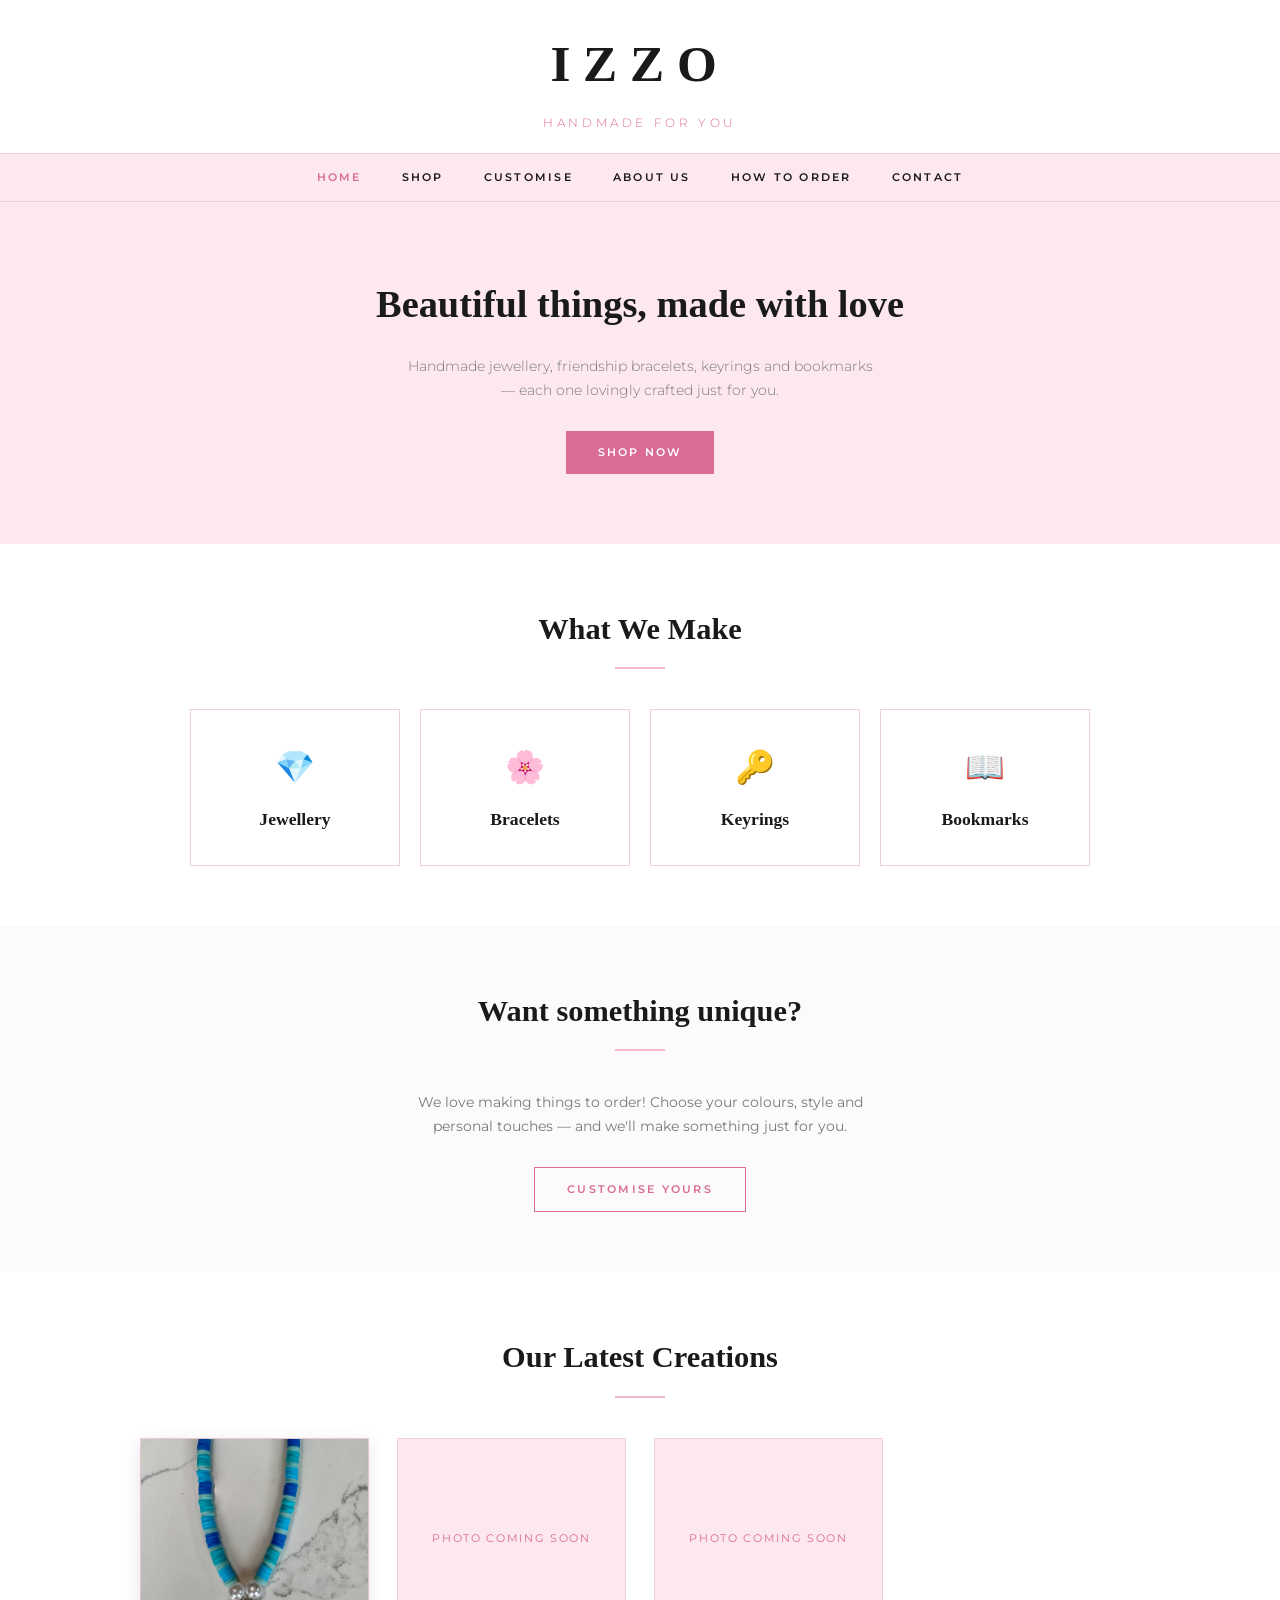
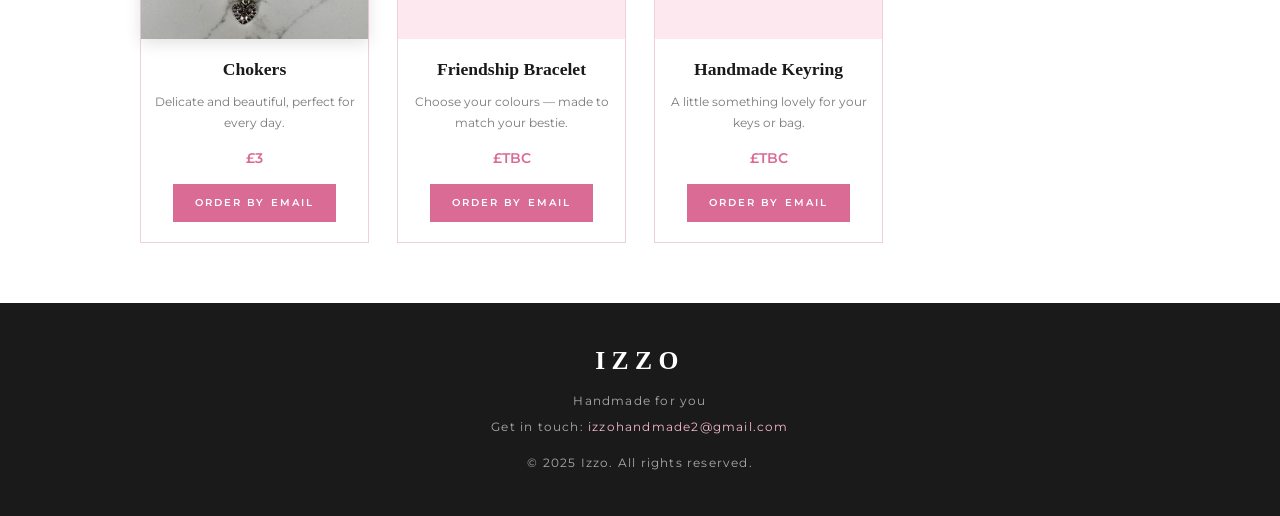
==== index.html @ bb3d7a08 "Update choker price to £3 on home page" ====
<!DOCTYPE html>
<html lang="en">
<head>
  <meta charset="UTF-8" />
  <meta name="viewport" content="width=device-width, initial-scale=1.0" />
  <title>Izzo — Handmade for you</title>
  <link rel="stylesheet" href="css/style.css" />
</head>
<body>

  <!-- Header -->
  <header>
    <div class="logo">Izzo</div>
    <div class="tagline">Handmade for you</div>
  </header>

  <!-- Navigation -->
  <nav>
    <ul>
      <li><a href="index.html" class="active">Home</a></li>
      <li><a href="shop.html">Shop</a></li>
      <li><a href="customise.html">Customise</a></li>
      <li><a href="about.html">About Us</a></li>
      <li><a href="how-to-order.html">How to Order</a></li>
      <li><a href="contact.html">Contact</a></li>
    </ul>
  </nav>

  <!-- Hero -->
  <div class="hero">
    <h1>Beautiful things, made with love</h1>
    <p>Handmade jewellery, friendship bracelets, keyrings and bookmarks — each one lovingly crafted just for you.</p>
    <a href="shop.html" class="btn">Shop Now</a>
  </div>

  <!-- Featured Categories -->
  <section>
    <h2 class="section-title">What We Make</h2>
    <div class="divider"></div>
    <div class="category-grid">
      <a href="shop.html#jewellery" class="category-card">
        <div class="icon">💎</div>
        <h3>Jewellery</h3>
      </a>
      <a href="shop.html#bracelets" class="category-card">
        <div class="icon">🌸</div>
        <h3>Bracelets</h3>
      </a>
      <a href="shop.html#keyrings" class="category-card">
        <div class="icon">🔑</div>
        <h3>Keyrings</h3>
      </a>
      <a href="shop.html#bookmarks" class="category-card">
        <div class="icon">📖</div>
        <h3>Bookmarks</h3>
      </a>
    </div>
  </section>

  <!-- Customise Banner -->
  <section class="alt" style="text-align:center;">
    <h2 class="section-title">Want something unique?</h2>
    <div class="divider"></div>
    <p style="font-size:0.88rem; color:var(--gray); max-width:480px; margin:0 auto 28px;">
      We love making things to order! Choose your colours, style and personal touches — and we'll make something just for you.
    </p>
    <a href="customise.html" class="btn btn-outline">Customise Yours</a>
  </section>

  <!-- Featured Items -->
  <section>
    <h2 class="section-title">Our Latest Creations</h2>
    <div class="divider"></div>
    <div class="product-grid">
      <div class="product-card">
        <img src="images/IMG_2521 2.jpg" alt="Handmade Choker" class="product-img" />
        <h3>Chokers</h3>
        <p>Delicate and beautiful, perfect for every day.</p>
        <div class="price">£3</div>
        <a href="how-to-order.html" class="btn" style="font-size:0.65rem; padding:10px 22px;">Order by Email</a>
      </div>
      <div class="product-card">
        <div class="product-placeholder">Photo Coming Soon</div>
        <h3>Friendship Bracelet</h3>
        <p>Choose your colours — made to match your bestie.</p>
        <div class="price">£TBC</div>
        <a href="how-to-order.html" class="btn" style="font-size:0.65rem; padding:10px 22px;">Order by Email</a>
      </div>
      <div class="product-card">
        <div class="product-placeholder">Photo Coming Soon</div>
        <h3>Handmade Keyring</h3>
        <p>A little something lovely for your keys or bag.</p>
        <div class="price">£TBC</div>
        <a href="how-to-order.html" class="btn" style="font-size:0.65rem; padding:10px 22px;">Order by Email</a>
      </div>
    </div>
  </section>

  <!-- Footer -->
  <footer>
    <div class="footer-logo">Izzo</div>
    <p>Handmade for you</p>
    <p>Get in touch: <a href="mailto:izzohandmade2@gmail.com">izzohandmade2@gmail.com</a></p>
    <p style="margin-top:16px;">&copy; 2025 Izzo. All rights reserved.</p>
  </footer>

</body>
</html>
---- css/style.css ----
/* ===================================
   IZZO — Handmade for you
   Main Stylesheet
=================================== */

@import url('https://fonts.googleapis.com/css2?family=Cormorant+Garant:wght@400;600;700&family=Montserrat:wght@300;400;500;600&display=swap');

/* --- Variables --- */
:root {
  --pink-light:  #FDE8F0;
  --pink-mid:    #F4B8D0;
  --pink-dark:   #D96B94;
  --white:       #FFFFFF;
  --off-white:   #FDFAFB;
  --dark:        #1A1A1A;
  --gray:        #7A7A7A;
  --border:      #F0D0DC;
}

/* --- Reset --- */
*, *::before, *::after { box-sizing: border-box; margin: 0; padding: 0; }

body {
  font-family: 'Montserrat', sans-serif;
  font-weight: 400;
  color: var(--dark);
  background-color: var(--white);
  line-height: 1.7;
}

a {
  color: inherit;
  text-decoration: none;
}

img {
  max-width: 100%;
  display: block;
}

/* --- Header --- */
header {
  background-color: var(--white);
  border-bottom: 1px solid var(--border);
  padding: 20px 40px;
  display: flex;
  flex-direction: column;
  align-items: center;
  gap: 6px;
}

.logo {
  font-family: 'Cormorant Garant', serif;
  font-size: 3.2rem;
  font-weight: 700;
  letter-spacing: 0.25em;
  color: var(--dark);
  text-transform: uppercase;
}

.tagline {
  font-size: 0.75rem;
  font-weight: 300;
  letter-spacing: 0.3em;
  text-transform: uppercase;
  color: var(--pink-dark);
}

/* --- Navigation --- */
nav {
  background-color: var(--pink-light);
  border-bottom: 1px solid var(--border);
  padding: 0 40px;
}

nav ul {
  list-style: none;
  display: flex;
  justify-content: center;
  flex-wrap: wrap;
  gap: 0;
}

nav ul li a {
  display: block;
  padding: 14px 20px;
  font-size: 0.7rem;
  font-weight: 600;
  letter-spacing: 0.2em;
  text-transform: uppercase;
  color: var(--dark);
  transition: color 0.2s;
}

nav ul li a:hover,
nav ul li a.active {
  color: var(--pink-dark);
}

/* --- Hero --- */
.hero {
  background-color: var(--pink-light);
  text-align: center;
  padding: 70px 40px;
}

.hero h1 {
  font-family: 'Cormorant Garant', serif;
  font-size: 2.4rem;
  font-weight: 600;
  margin-bottom: 16px;
  color: var(--dark);
}

.hero p {
  font-size: 0.9rem;
  font-weight: 300;
  color: var(--gray);
  max-width: 480px;
  margin: 0 auto 28px;
}

.btn {
  display: inline-block;
  background-color: var(--pink-dark);
  color: var(--white);
  padding: 12px 32px;
  font-family: 'Montserrat', sans-serif;
  font-size: 0.7rem;
  font-weight: 600;
  letter-spacing: 0.2em;
  text-transform: uppercase;
  border: none;
  cursor: pointer;
  transition: background-color 0.2s;
}

.btn:hover {
  background-color: #c45a82;
}

.btn-outline {
  background-color: transparent;
  color: var(--pink-dark);
  border: 1.5px solid var(--pink-dark);
}

.btn-outline:hover {
  background-color: var(--pink-dark);
  color: var(--white);
}

/* --- Sections --- */
section {
  padding: 60px 40px;
}

section.alt {
  background-color: var(--off-white);
}

.section-title {
  font-family: 'Cormorant Garant', serif;
  font-size: 1.9rem;
  font-weight: 600;
  text-align: center;
  margin-bottom: 8px;
}

.section-sub {
  text-align: center;
  font-size: 0.8rem;
  color: var(--gray);
  letter-spacing: 0.1em;
  margin-bottom: 40px;
}

.divider {
  width: 50px;
  height: 2px;
  background-color: var(--pink-mid);
  margin: 12px auto 40px;
}

/* --- Product Grid --- */
.product-grid {
  display: grid;
  grid-template-columns: repeat(auto-fill, minmax(220px, 1fr));
  gap: 28px;
  max-width: 1000px;
  margin: 0 auto;
}

.product-card {
  background-color: var(--white);
  border: 1px solid var(--border);
  text-align: center;
  padding-bottom: 20px;
  transition: box-shadow 0.2s;
}

.product-card:hover {
  box-shadow: 0 4px 20px rgba(217, 107, 148, 0.15);
}

.product-placeholder {
  width: 100%;
  height: 200px;
  background-color: var(--pink-light);
  display: flex;
  align-items: center;
  justify-content: center;
  font-size: 0.7rem;
  letter-spacing: 0.15em;
  text-transform: uppercase;
  color: var(--pink-dark);
  margin-bottom: 16px;
}

.product-img {
  width: 100%;
  height: 200px;
  object-fit: cover;
  display: block;
  margin-bottom: 16px;
  box-shadow: 0 4px 16px rgba(0, 0, 0, 0.12);
}

.product-card h3 {
  font-family: 'Cormorant Garant', serif;
  font-size: 1.1rem;
  font-weight: 600;
  margin-bottom: 6px;
}

.product-card p {
  font-size: 0.78rem;
  color: var(--gray);
  margin-bottom: 14px;
  padding: 0 12px;
}

.product-card .price {
  font-size: 0.85rem;
  font-weight: 600;
  color: var(--pink-dark);
  margin-bottom: 14px;
}

/* --- Categories --- */
.category-grid {
  display: grid;
  grid-template-columns: repeat(auto-fill, minmax(200px, 1fr));
  gap: 20px;
  max-width: 900px;
  margin: 0 auto;
}

.category-card {
  text-align: center;
  padding: 30px 20px;
  border: 1px solid var(--border);
  background-color: var(--white);
  transition: background-color 0.2s;
}

.category-card:hover {
  background-color: var(--pink-light);
}

.category-card .icon {
  font-size: 2rem;
  margin-bottom: 10px;
}

.category-card h3 {
  font-family: 'Cormorant Garant', serif;
  font-size: 1.1rem;
  font-weight: 600;
}

/* --- Reviews --- */
.reviews-grid {
  display: grid;
  grid-template-columns: repeat(auto-fill, minmax(260px, 1fr));
  gap: 24px;
  max-width: 900px;
  margin: 0 auto 40px;
}

.review-card {
  background-color: var(--white);
  border: 1px solid var(--border);
  padding: 24px;
}

.review-card .stars {
  color: var(--pink-dark);
  font-size: 1rem;
  margin-bottom: 10px;
  letter-spacing: 2px;
}

.review-card p {
  font-size: 0.85rem;
  color: var(--gray);
  font-style: italic;
  margin-bottom: 12px;
}

.review-card .reviewer {
  font-size: 0.75rem;
  font-weight: 600;
  letter-spacing: 0.1em;
  text-transform: uppercase;
}

/* --- Steps --- */
.steps {
  display: grid;
  grid-template-columns: repeat(auto-fit, minmax(200px, 1fr));
  gap: 24px;
  max-width: 900px;
  margin: 0 auto;
}

.step {
  text-align: center;
  padding: 20px;
}

.step-number {
  width: 48px;
  height: 48px;
  border-radius: 50%;
  background-color: var(--pink-mid);
  color: var(--white);
  font-family: 'Cormorant Garant', serif;
  font-size: 1.4rem;
  font-weight: 700;
  display: flex;
  align-items: center;
  justify-content: center;
  margin: 0 auto 14px;
}

.step h3 {
  font-family: 'Cormorant Garant', serif;
  font-size: 1.05rem;
  font-weight: 600;
  margin-bottom: 8px;
}

.step p {
  font-size: 0.82rem;
  color: var(--gray);
}

/* --- About --- */
.about-content {
  max-width: 680px;
  margin: 0 auto;
  text-align: center;
}

.about-content p {
  font-size: 0.9rem;
  color: var(--gray);
  margin-bottom: 16px;
}

.about-placeholder {
  width: 160px;
  height: 160px;
  border-radius: 50%;
  background-color: var(--pink-light);
  display: flex;
  align-items: center;
  justify-content: center;
  font-size: 0.65rem;
  letter-spacing: 0.15em;
  text-transform: uppercase;
  color: var(--pink-dark);
  margin: 0 auto 30px;
}

/* --- Contact --- */
.contact-content {
  max-width: 500px;
  margin: 0 auto;
  text-align: center;
}

.contact-content p {
  font-size: 0.88rem;
  color: var(--gray);
  margin-bottom: 24px;
}

.contact-email {
  display: inline-block;
  font-size: 0.9rem;
  font-weight: 600;
  color: var(--pink-dark);
  border-bottom: 1px solid var(--pink-mid);
  padding-bottom: 2px;
}

/* --- Customise page --- */
.customise-content {
  max-width: 680px;
  margin: 0 auto;
  text-align: center;
}

.customise-content p {
  font-size: 0.88rem;
  color: var(--gray);
  margin-bottom: 20px;
}

.options-grid {
  display: grid;
  grid-template-columns: repeat(auto-fill, minmax(180px, 1fr));
  gap: 16px;
  margin: 32px 0;
  text-align: left;
}

.option-item {
  background-color: var(--pink-light);
  padding: 18px;
  border: 1px solid var(--border);
  font-size: 0.82rem;
}

.option-item strong {
  display: block;
  font-family: 'Cormorant Garant', serif;
  font-size: 1rem;
  margin-bottom: 4px;
}

/* --- Footer --- */
footer {
  background-color: var(--dark);
  color: #aaa;
  text-align: center;
  padding: 36px 40px;
  font-size: 0.75rem;
  letter-spacing: 0.1em;
}

footer .footer-logo {
  font-family: 'Cormorant Garant', serif;
  font-size: 1.6rem;
  font-weight: 700;
  color: var(--white);
  letter-spacing: 0.25em;
  text-transform: uppercase;
  margin-bottom: 8px;
}

footer p {
  margin-bottom: 6px;
}

footer a {
  color: var(--pink-mid);
}

/* --- Responsive --- */
@media (max-width: 600px) {
  header { padding: 20px; }
  .logo { font-size: 2.4rem; }
  nav { padding: 0 10px; }
  nav ul li a { padding: 12px 12px; font-size: 0.65rem; }
  section { padding: 44px 20px; }
  .hero { padding: 50px 20px; }
  .hero h1 { font-size: 1.8rem; }
}
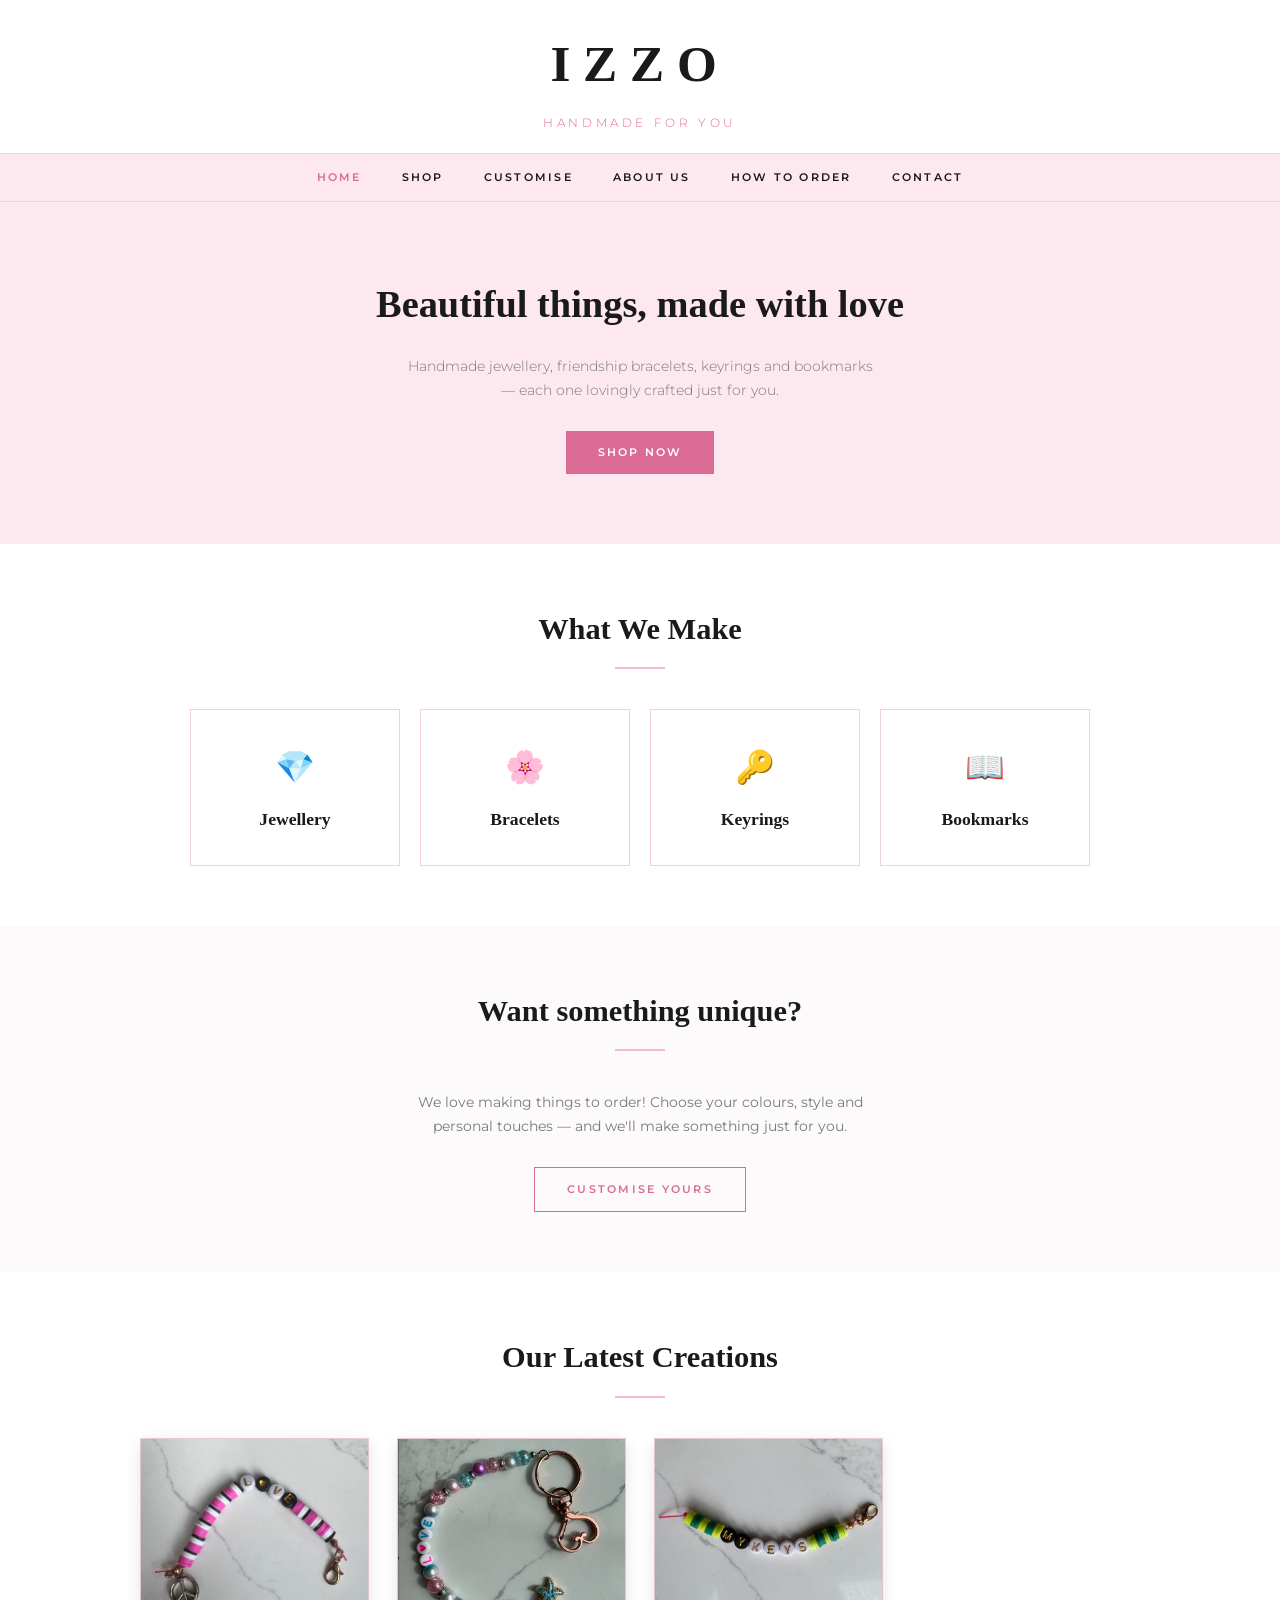
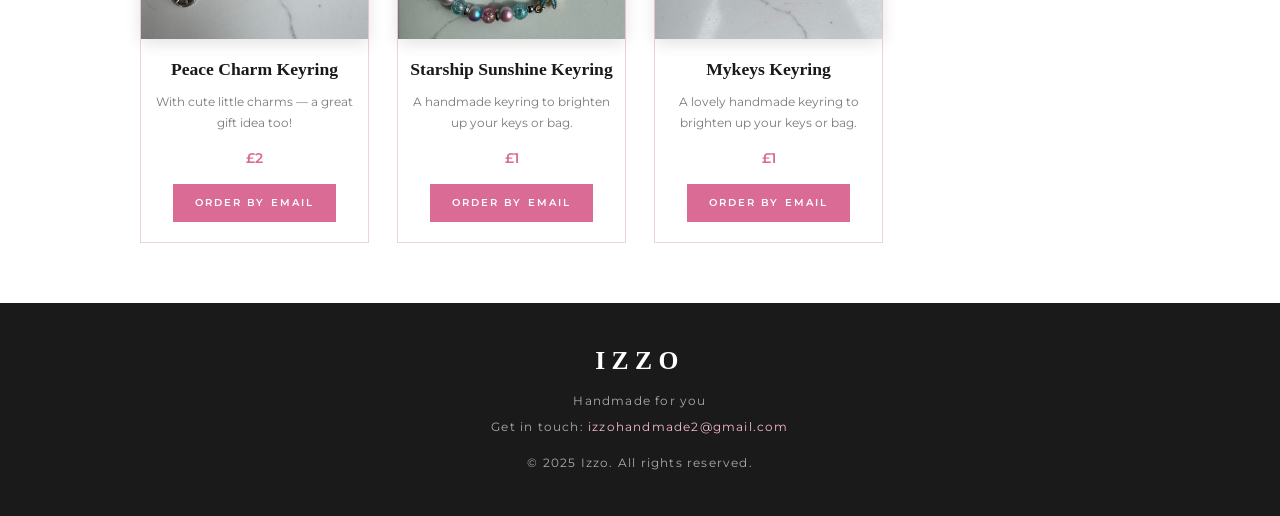
==== commit 8d466ef2: "Make Latest Creations dynamic from products.js" ====
--- a/index.html
+++ b/index.html
@@ -71,30 +71,46 @@
   <section>
     <h2 class="section-title">Our Latest Creations</h2>
     <div class="divider"></div>
-    <div class="product-grid">
-      <div class="product-card">
-        <img src="images/IMG_2521 2.jpg" alt="Handmade Choker" class="product-img" />
-        <h3>Chokers</h3>
-        <p>Delicate and beautiful, perfect for every day.</p>
-        <div class="price">£3</div>
-        <a href="how-to-order.html" class="btn" style="font-size:0.65rem; padding:10px 22px;">Order by Email</a>
-      </div>
-      <div class="product-card">
-        <div class="product-placeholder">Photo Coming Soon</div>
-        <h3>Friendship Bracelet</h3>
-        <p>Choose your colours — made to match your bestie.</p>
-        <div class="price">£TBC</div>
-        <a href="how-to-order.html" class="btn" style="font-size:0.65rem; padding:10px 22px;">Order by Email</a>
-      </div>
-      <div class="product-card">
-        <div class="product-placeholder">Photo Coming Soon</div>
-        <h3>Handmade Keyring</h3>
-        <p>A little something lovely for your keys or bag.</p>
-        <div class="price">£TBC</div>
-        <a href="how-to-order.html" class="btn" style="font-size:0.65rem; padding:10px 22px;">Order by Email</a>
-      </div>
-    </div>
+    <div class="product-grid" id="featured-grid"></div>
   </section>
+
+  <!-- Lightbox -->
+  <div id="lightbox" style="display:none; position:fixed; inset:0; background:rgba(0,0,0,0.8); z-index:1000; align-items:center; justify-content:center; cursor:pointer;">
+    <img id="lightbox-img" src="" alt="" style="max-width:90%; max-height:90%; border-radius:12px; box-shadow:0 8px 32px rgba(0,0,0,0.5);" />
+  </div>
+
+  <script src="products.js"></script>
+  <script>
+    const allProducts = [].concat(
+      products.jewellery,
+      products.bracelets,
+      products.keyrings,
+      products.bookmarks
+    ).filter(function(p) { return p.image; });
+
+    const featured = allProducts.slice(-3).reverse();
+
+    document.getElementById('featured-grid').innerHTML = featured.map(function(p) {
+      return '<div class="product-card">' +
+        '<img src="' + p.image + '" alt="' + p.name + '" class="product-img" style="cursor:zoom-in;" onclick="openLightbox(\'' + p.image + '\', \'' + p.name + '\')" />' +
+        '<h3>' + p.name + '</h3>' +
+        '<p>' + p.description + '</p>' +
+        '<div class="price">' + p.price + '</div>' +
+        '<a href="how-to-order.html" class="btn" style="font-size:0.65rem; padding:10px 22px;">Order by Email</a>' +
+        '</div>';
+    }).join('');
+
+    function openLightbox(src, alt) {
+      const lb = document.getElementById('lightbox');
+      document.getElementById('lightbox-img').src = encodeURI(src);
+      document.getElementById('lightbox-img').alt = alt;
+      lb.style.display = 'flex';
+    }
+
+    document.getElementById('lightbox').addEventListener('click', function() {
+      this.style.display = 'none';
+    });
+  </script>
 
   <!-- Footer -->
   <footer>
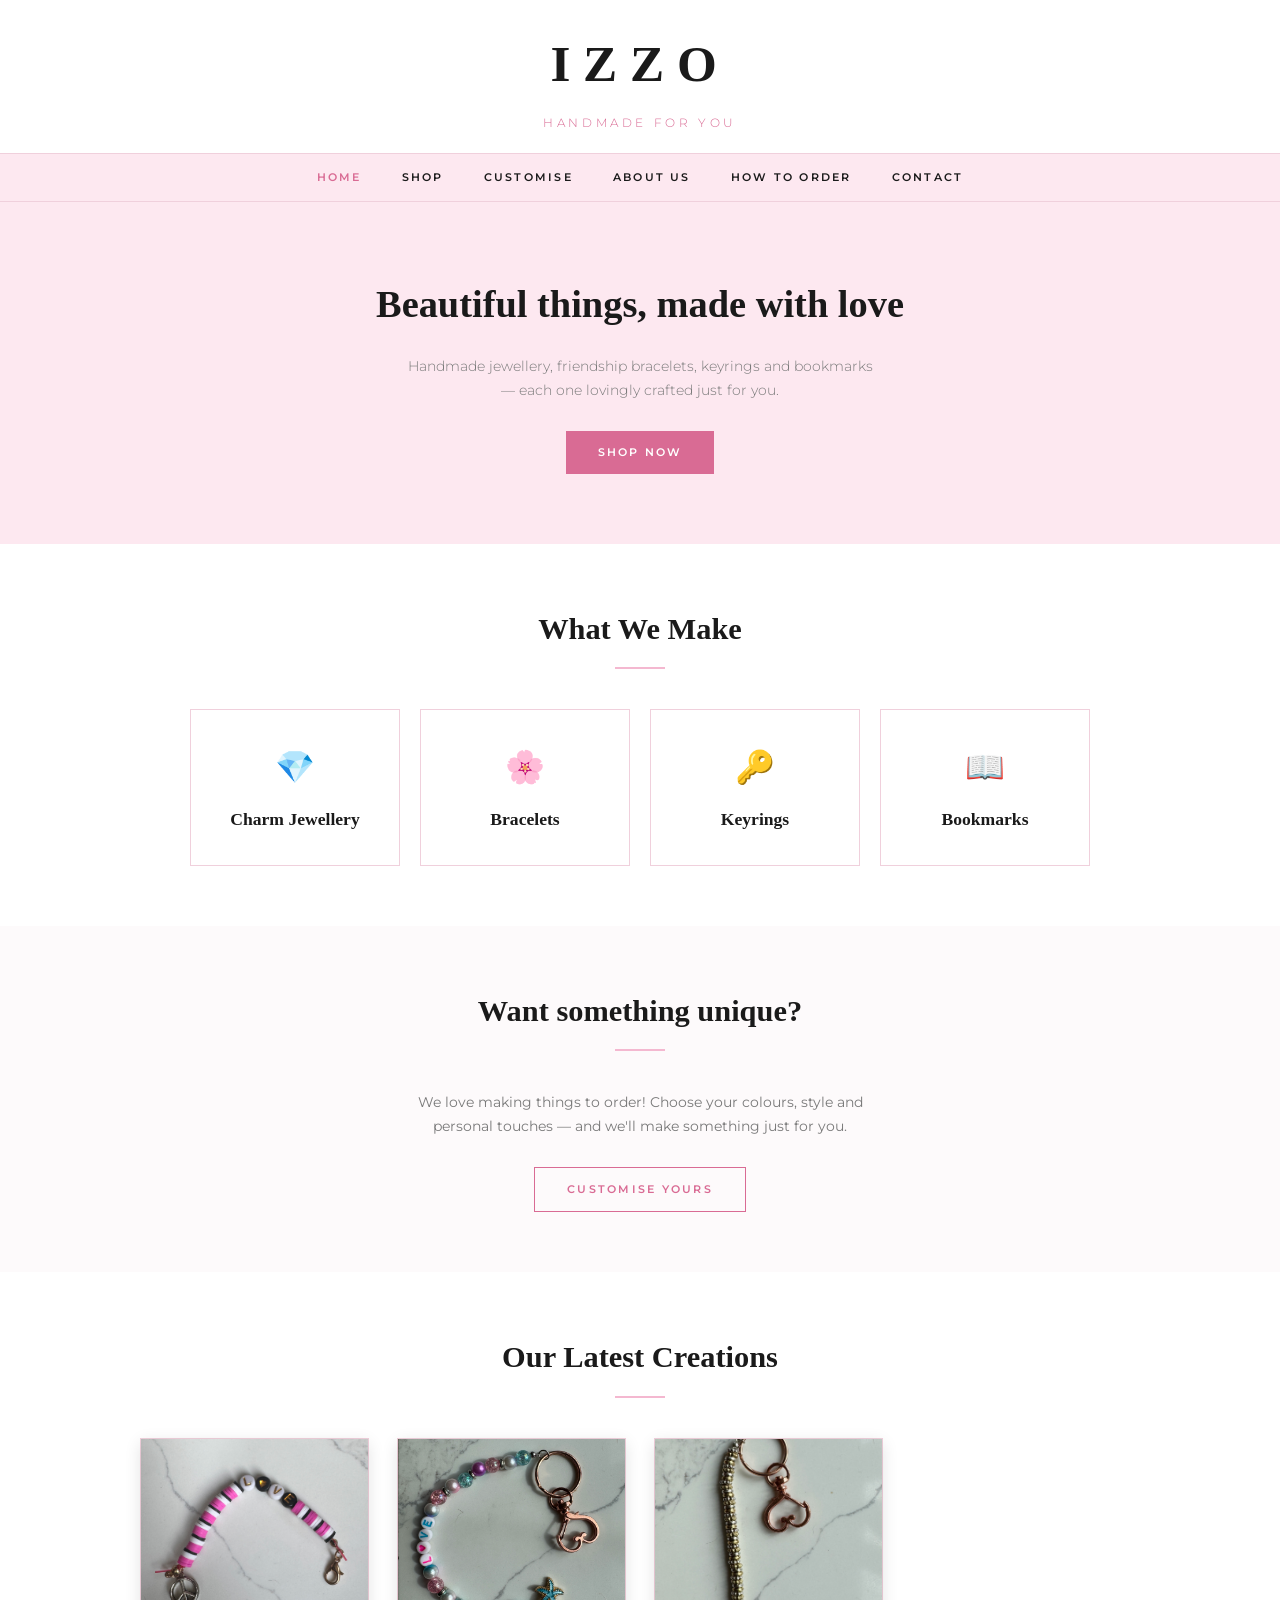
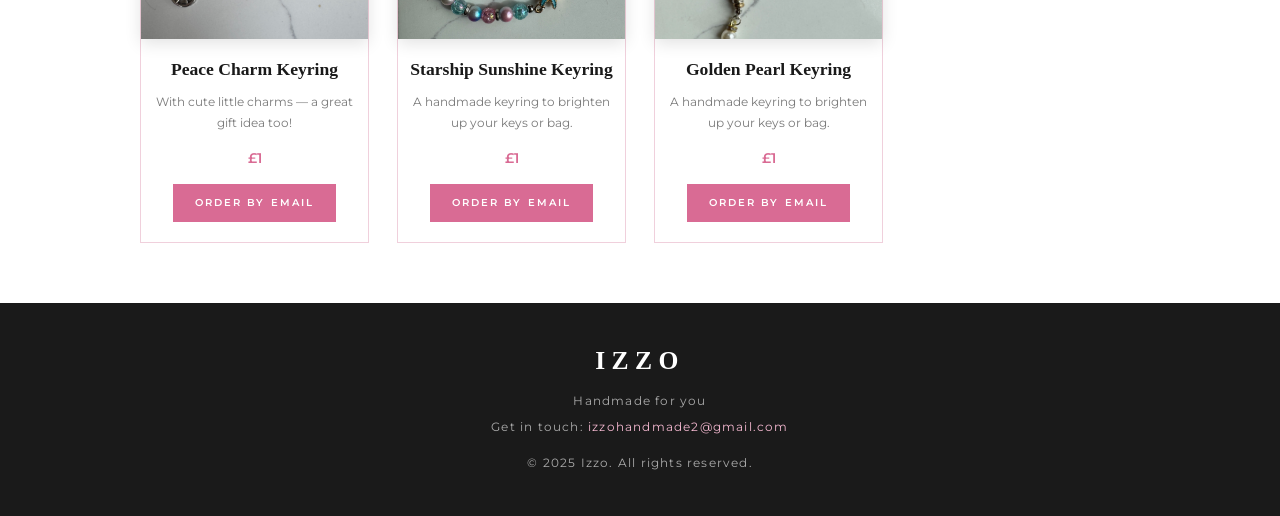
==== commit fc1d3a86: "Move Sea Shell Waves Bracelet to Charm Jewellery section and rename section" ====
--- a/index.html
+++ b/index.html
@@ -40,7 +40,7 @@
     <div class="category-grid">
       <a href="shop.html#jewellery" class="category-card">
         <div class="icon">💎</div>
-        <h3>Jewellery</h3>
+        <h3>Charm Jewellery</h3>
       </a>
       <a href="shop.html#bracelets" class="category-card">
         <div class="icon">🌸</div>
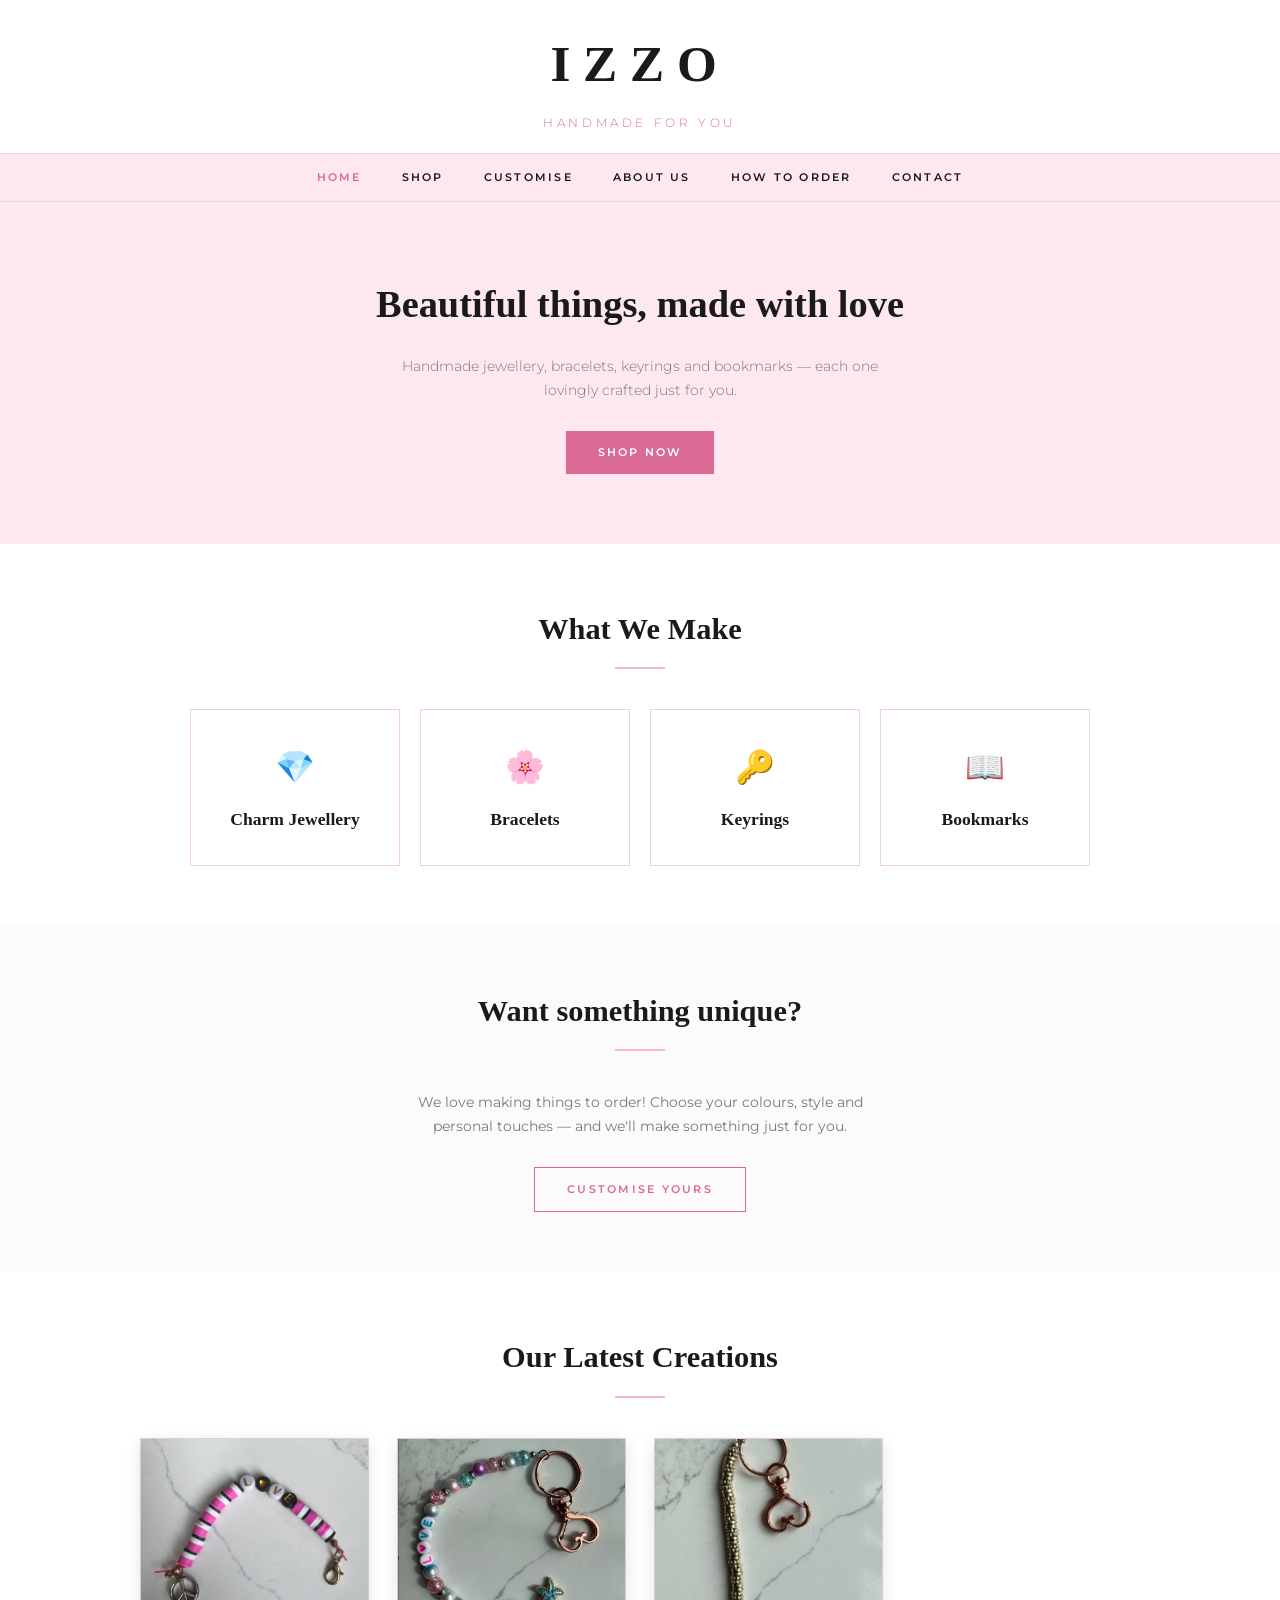
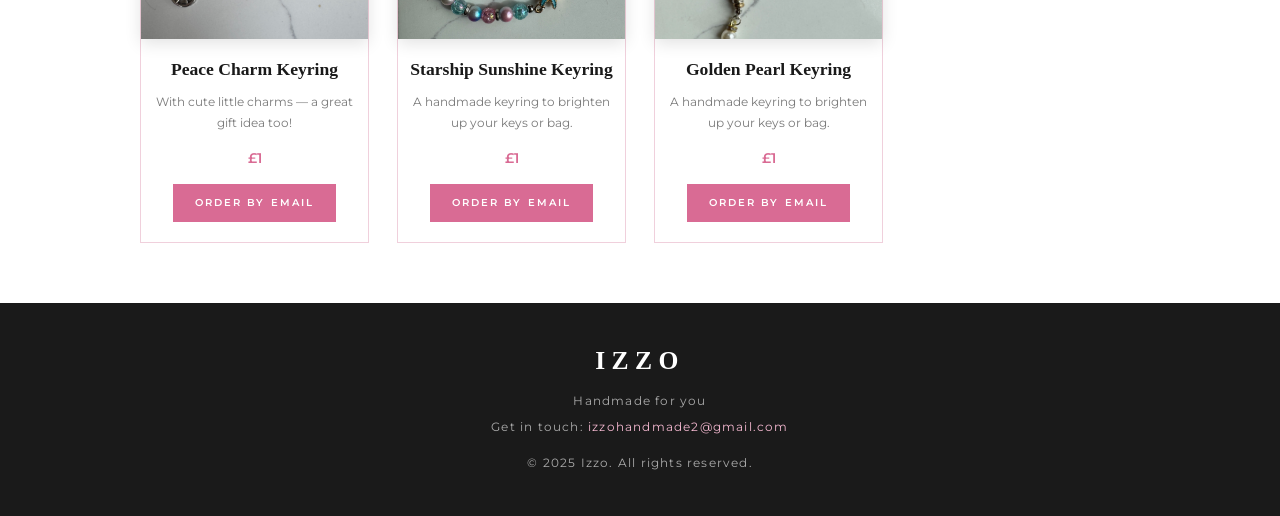
==== commit bdf8c780: "Update descriptions to say bracelets instead of friendship bracelets" ====
--- a/index.html
+++ b/index.html
@@ -29,7 +29,7 @@
   <!-- Hero -->
   <div class="hero">
     <h1>Beautiful things, made with love</h1>
-    <p>Handmade jewellery, friendship bracelets, keyrings and bookmarks — each one lovingly crafted just for you.</p>
+    <p>Handmade jewellery, bracelets, keyrings and bookmarks — each one lovingly crafted just for you.</p>
     <a href="shop.html" class="btn">Shop Now</a>
   </div>
 
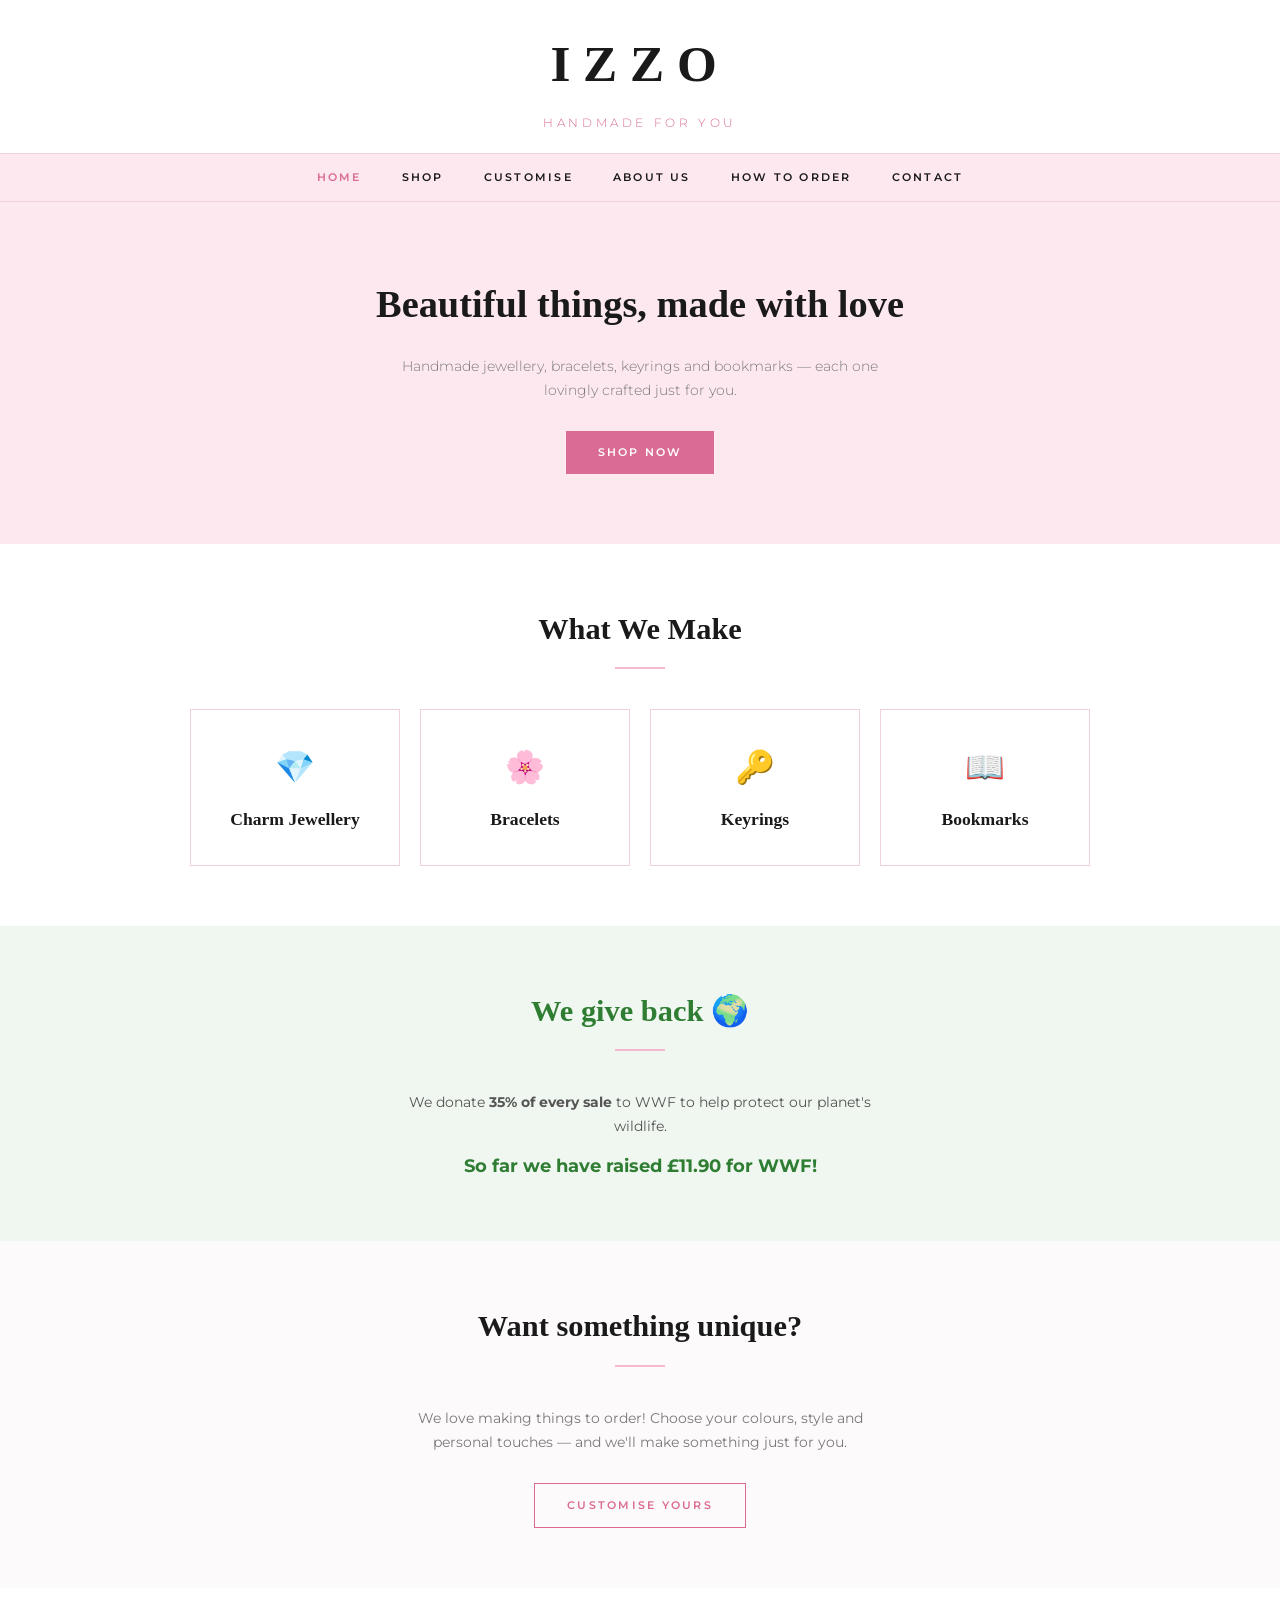
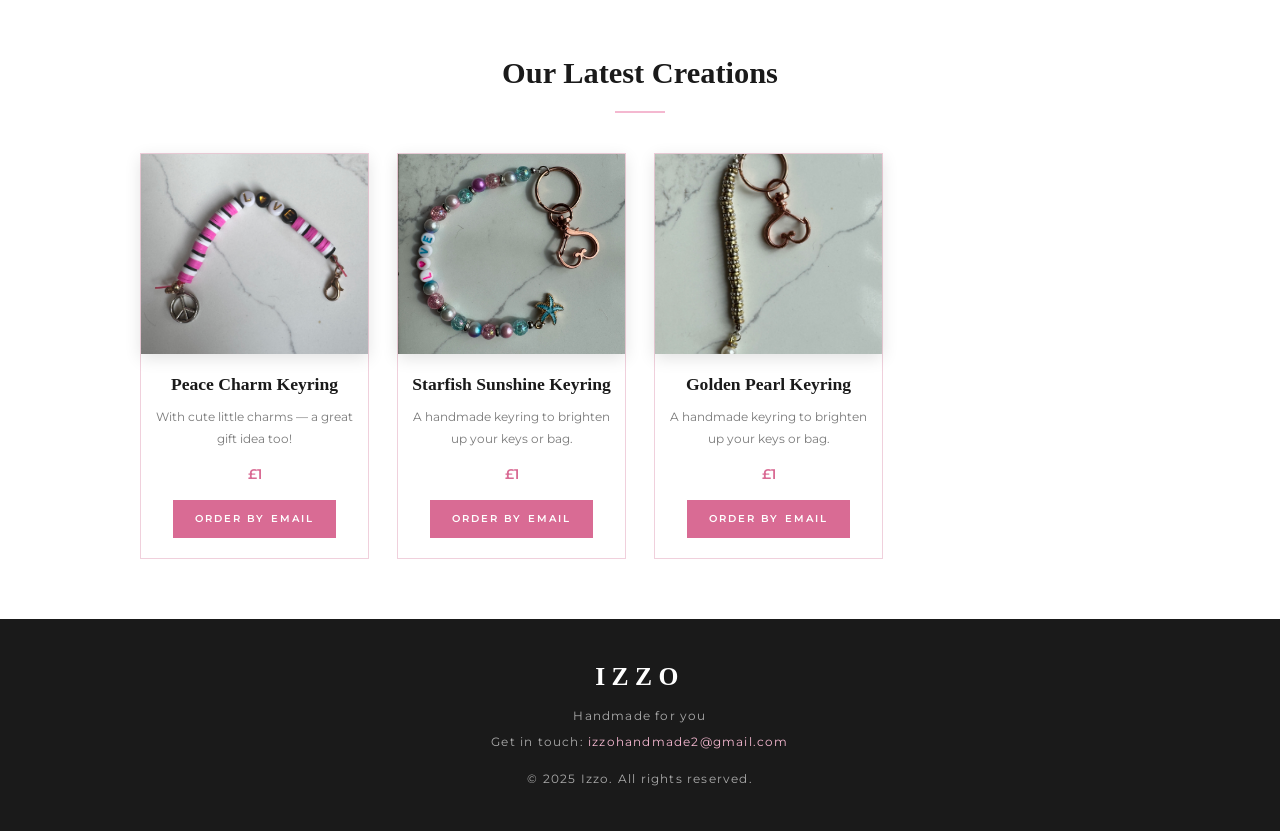
==== commit effac492: "Add WWF donation section with running total to home and about pages" ====
--- a/index.html
+++ b/index.html
@@ -55,6 +55,16 @@
         <h3>Bookmarks</h3>
       </a>
     </div>
+  </section>
+
+  <!-- WWF Banner -->
+  <section style="text-align:center; background:#f0f7f0;">
+    <h2 class="section-title" style="color:#2e7d32;">We give back 🌍</h2>
+    <div class="divider"></div>
+    <p style="font-size:0.88rem; color:#555; max-width:480px; margin:0 auto 12px;">
+      We donate <strong>35% of every sale</strong> to WWF to help protect our planet's wildlife.
+    </p>
+    <p style="font-size:1.1rem; font-weight:700; color:#2e7d32;">So far we have raised <span>£11.90</span> for WWF!</p>
   </section>
 
   <!-- Customise Banner -->
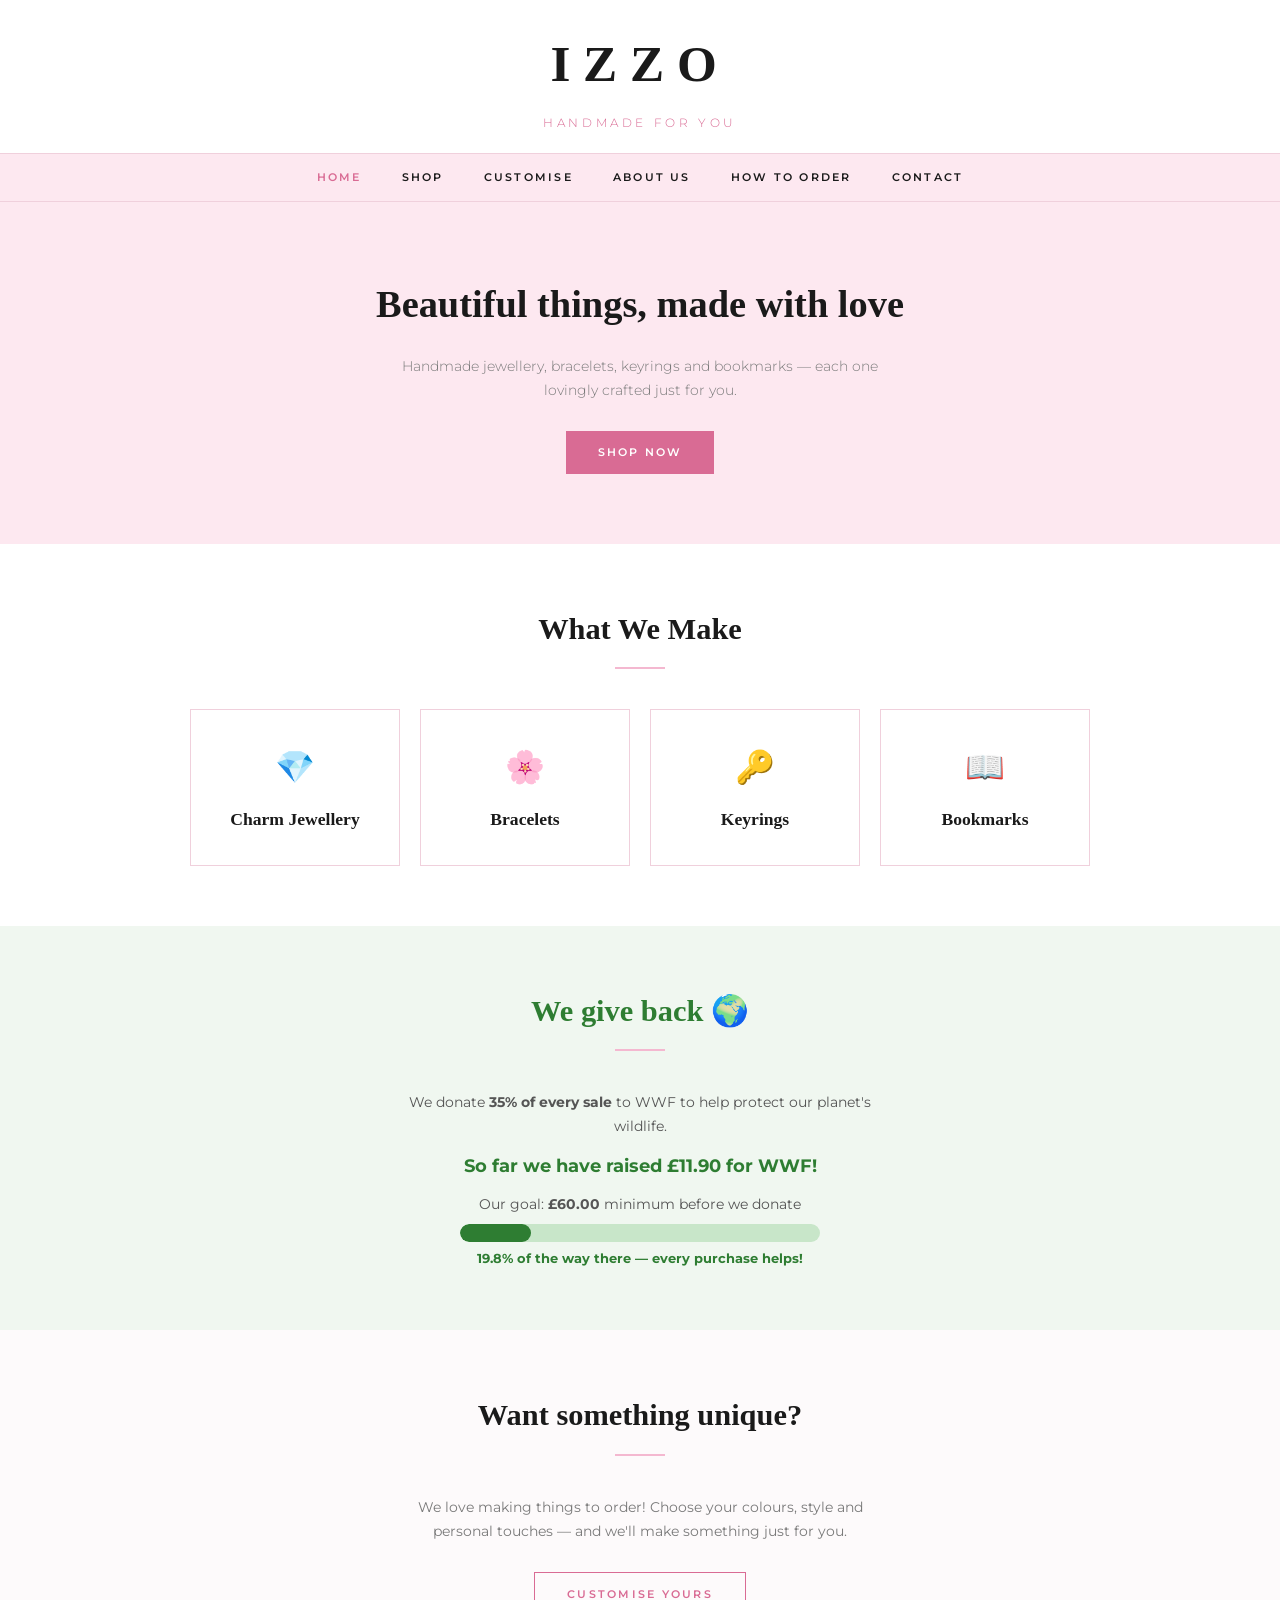
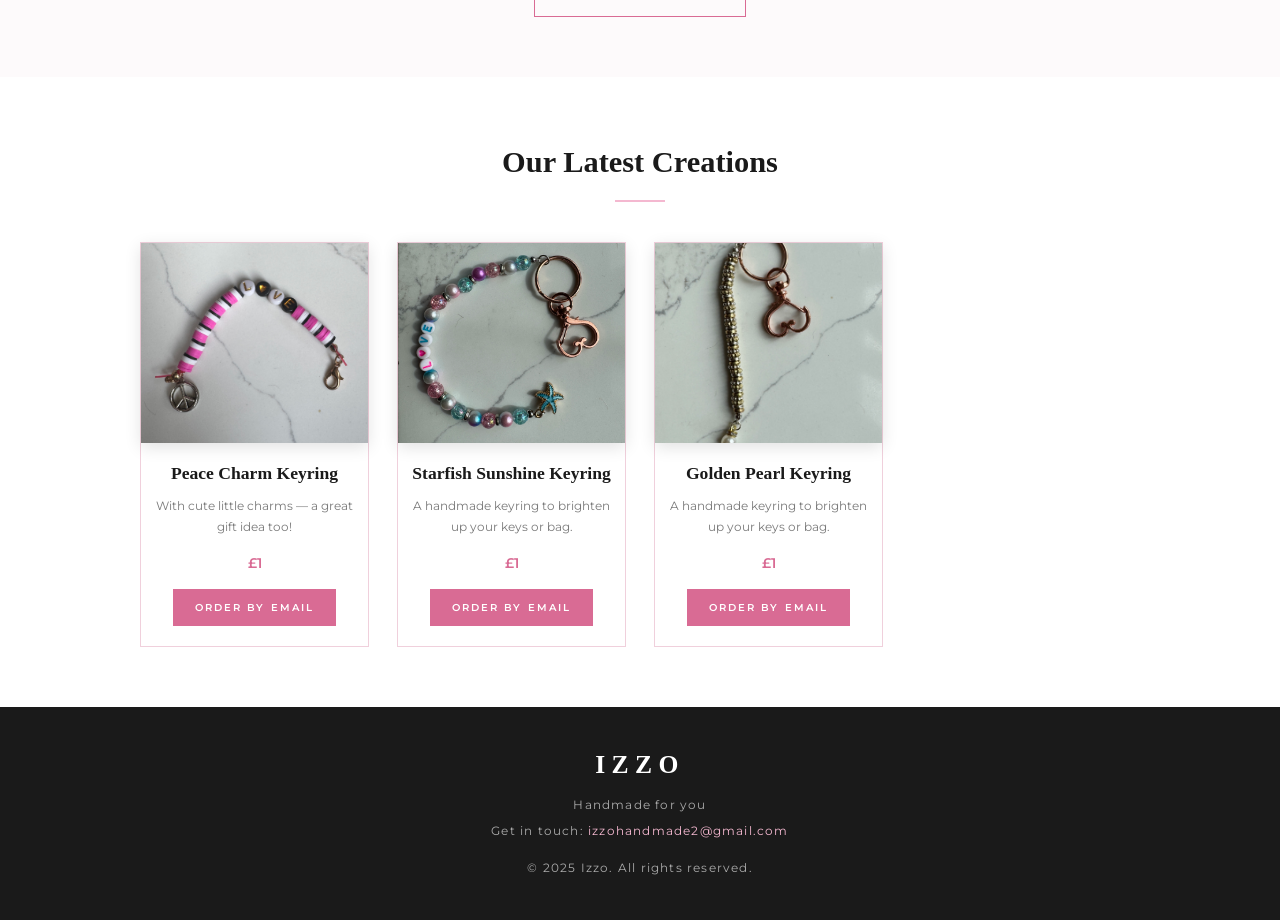
==== commit 1c29b1a7: "Add WWF donation progress bar with £60 goal" ====
--- a/index.html
+++ b/index.html
@@ -65,6 +65,11 @@
       We donate <strong>35% of every sale</strong> to WWF to help protect our planet's wildlife.
     </p>
     <p style="font-size:1.1rem; font-weight:700; color:#2e7d32;">So far we have raised <span>£11.90</span> for WWF!</p>
+    <p style="font-size:0.85rem; color:#555; margin:12px auto 8px;">Our goal: <strong>£60.00</strong> minimum before we donate</p>
+    <div style="max-width:360px; margin:0 auto; background:#c8e6c9; border-radius:999px; height:18px; overflow:hidden;">
+      <div style="width:19.8%; background:#2e7d32; height:100%; border-radius:999px;"></div>
+    </div>
+    <p style="font-size:0.8rem; color:#2e7d32; margin-top:6px;"><strong>19.8% of the way there — every purchase helps!</strong></p>
   </section>
 
   <!-- Customise Banner -->
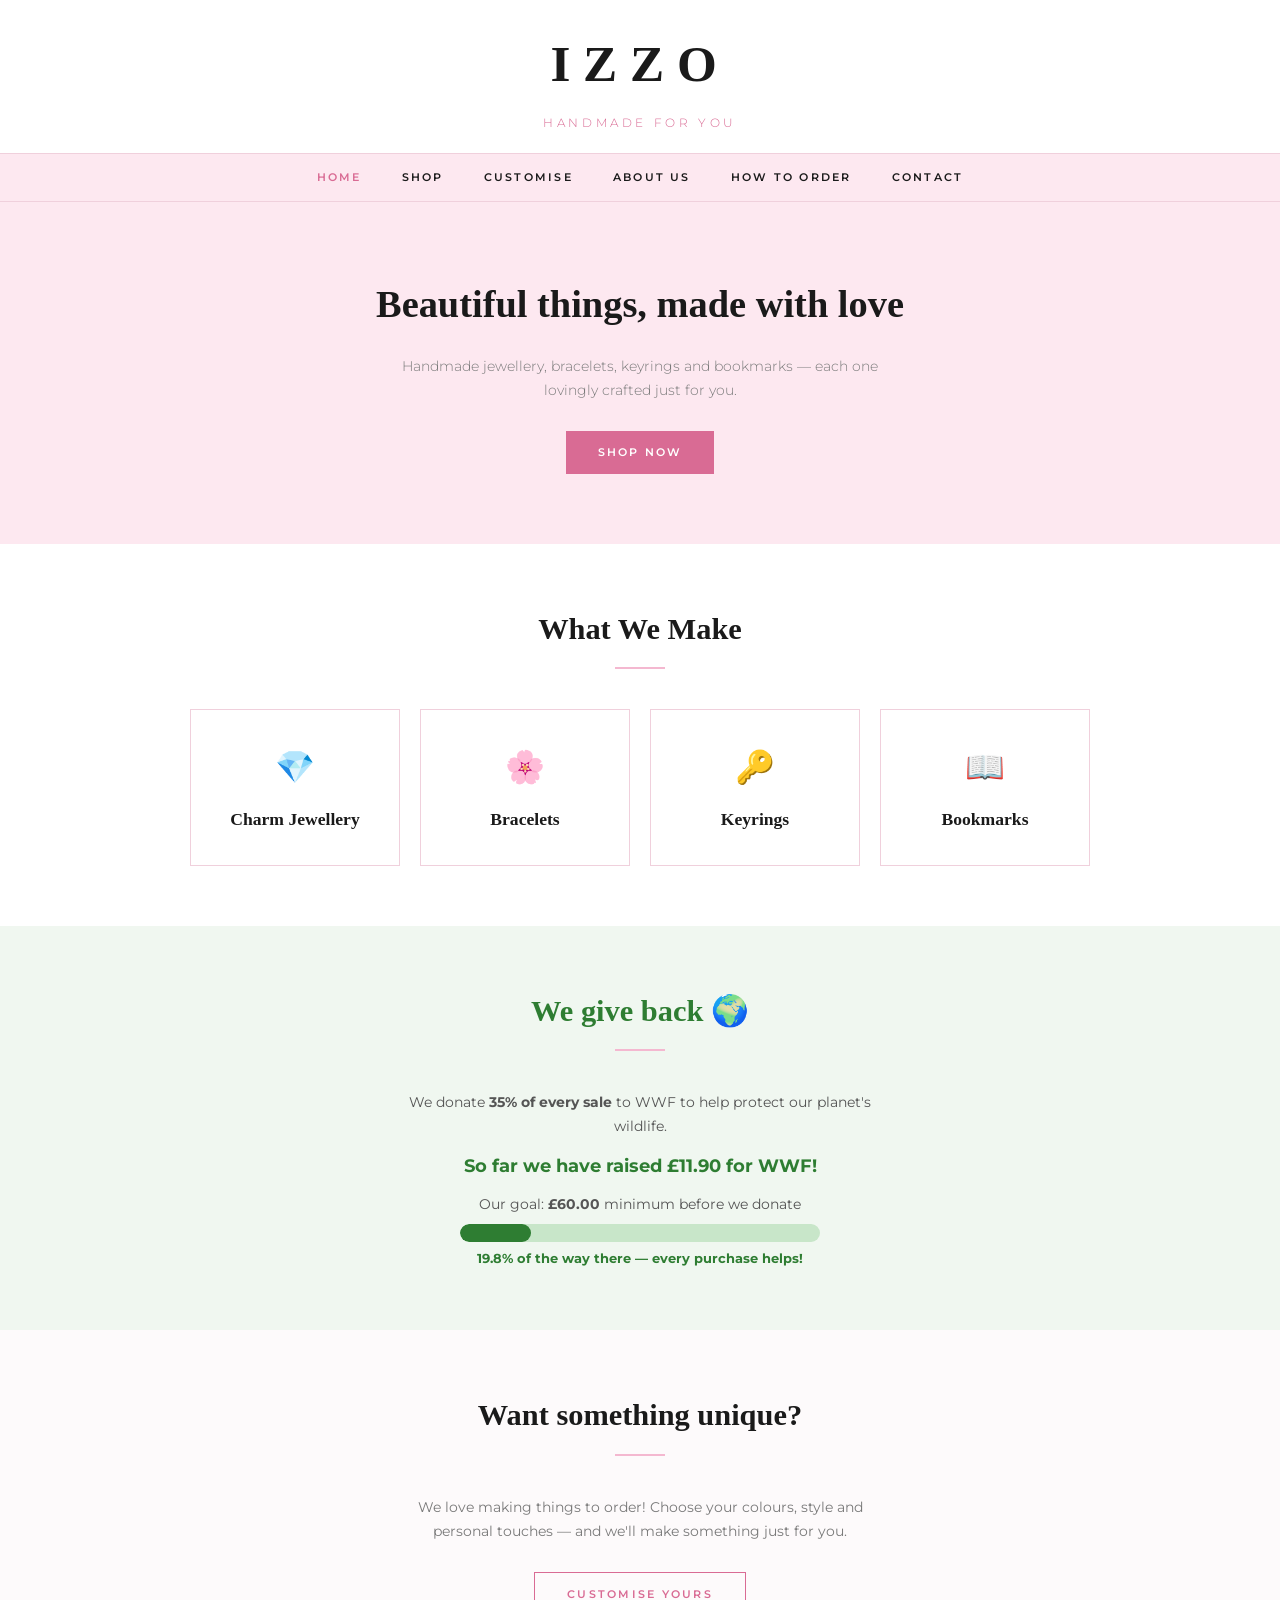
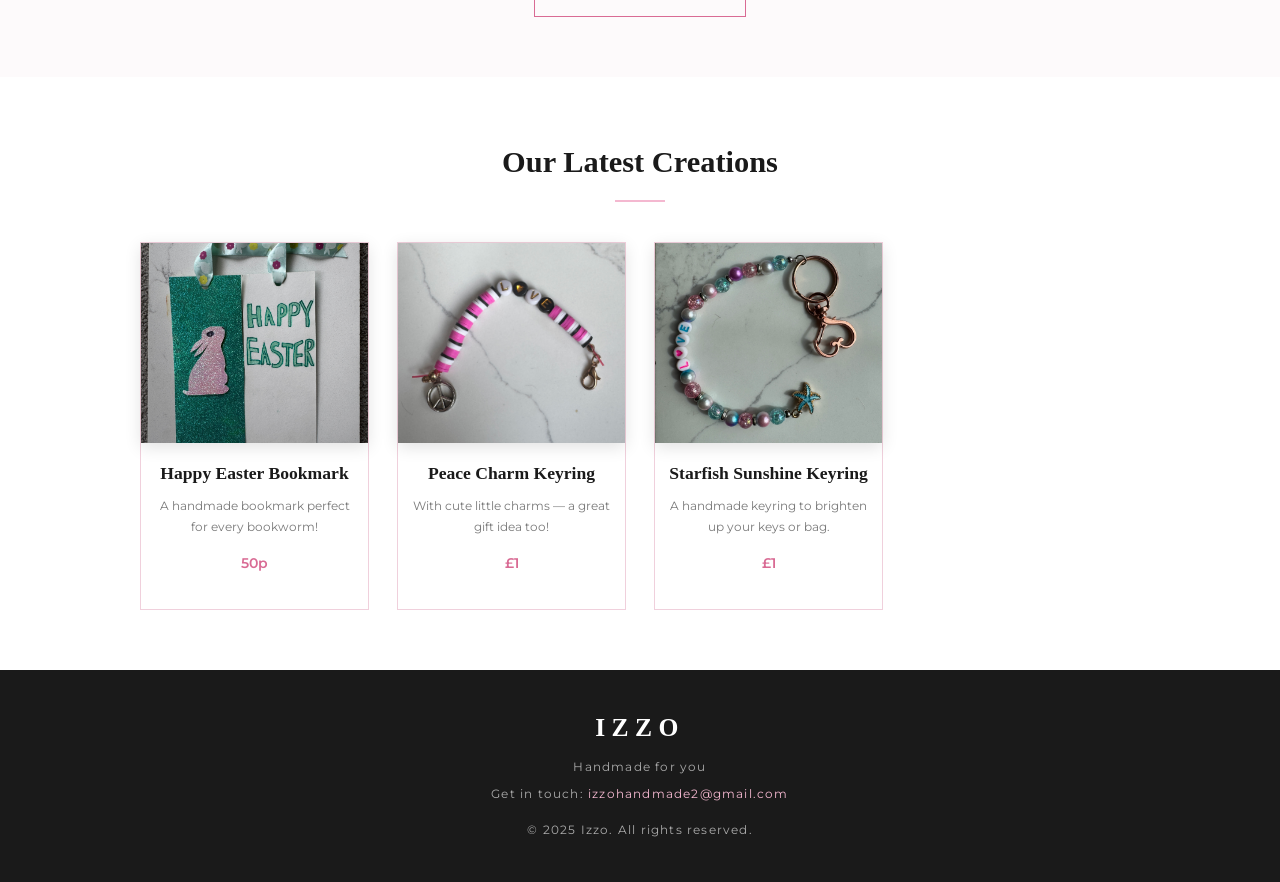
==== commit cd6da8d1: "Remove order button from Latest Creations on home page" ====
--- a/index.html
+++ b/index.html
@@ -111,7 +111,6 @@
         '<h3>' + p.name + '</h3>' +
         '<p>' + p.description + '</p>' +
         '<div class="price">' + p.price + '</div>' +
-        '<a href="how-to-order.html" class="btn" style="font-size:0.65rem; padding:10px 22px;">Order by Email</a>' +
         '</div>';
     }).join('');
 
--- a/css/style.css
+++ b/css/style.css
@@ -197,6 +197,27 @@
   text-align: center;
   padding-bottom: 20px;
   transition: box-shadow 0.2s;
+  position: relative;
+}
+
+.sold-stamp {
+  position: absolute;
+  top: 50%;
+  left: 50%;
+  transform: translate(-50%, -50%) rotate(-12deg);
+  border: 4px solid rgba(160, 0, 0, 0.82);
+  color: rgba(160, 0, 0, 0.82);
+  font-weight: 900;
+  font-size: 1.6rem;
+  letter-spacing: 0.25em;
+  padding: 6px 16px;
+  text-transform: uppercase;
+  pointer-events: none;
+  font-family: 'Courier New', monospace;
+  box-shadow: 2px 1px 0 rgba(160,0,0,0.3), -1px 2px 0 rgba(160,0,0,0.2), 1px -1px 0 rgba(160,0,0,0.25);
+  text-shadow: 1px 1px 0 rgba(160,0,0,0.3), -1px 0px 0 rgba(160,0,0,0.2);
+  border-radius: 2px 4px 3px 4px;
+  z-index: 10;
 }
 
 .product-card:hover {
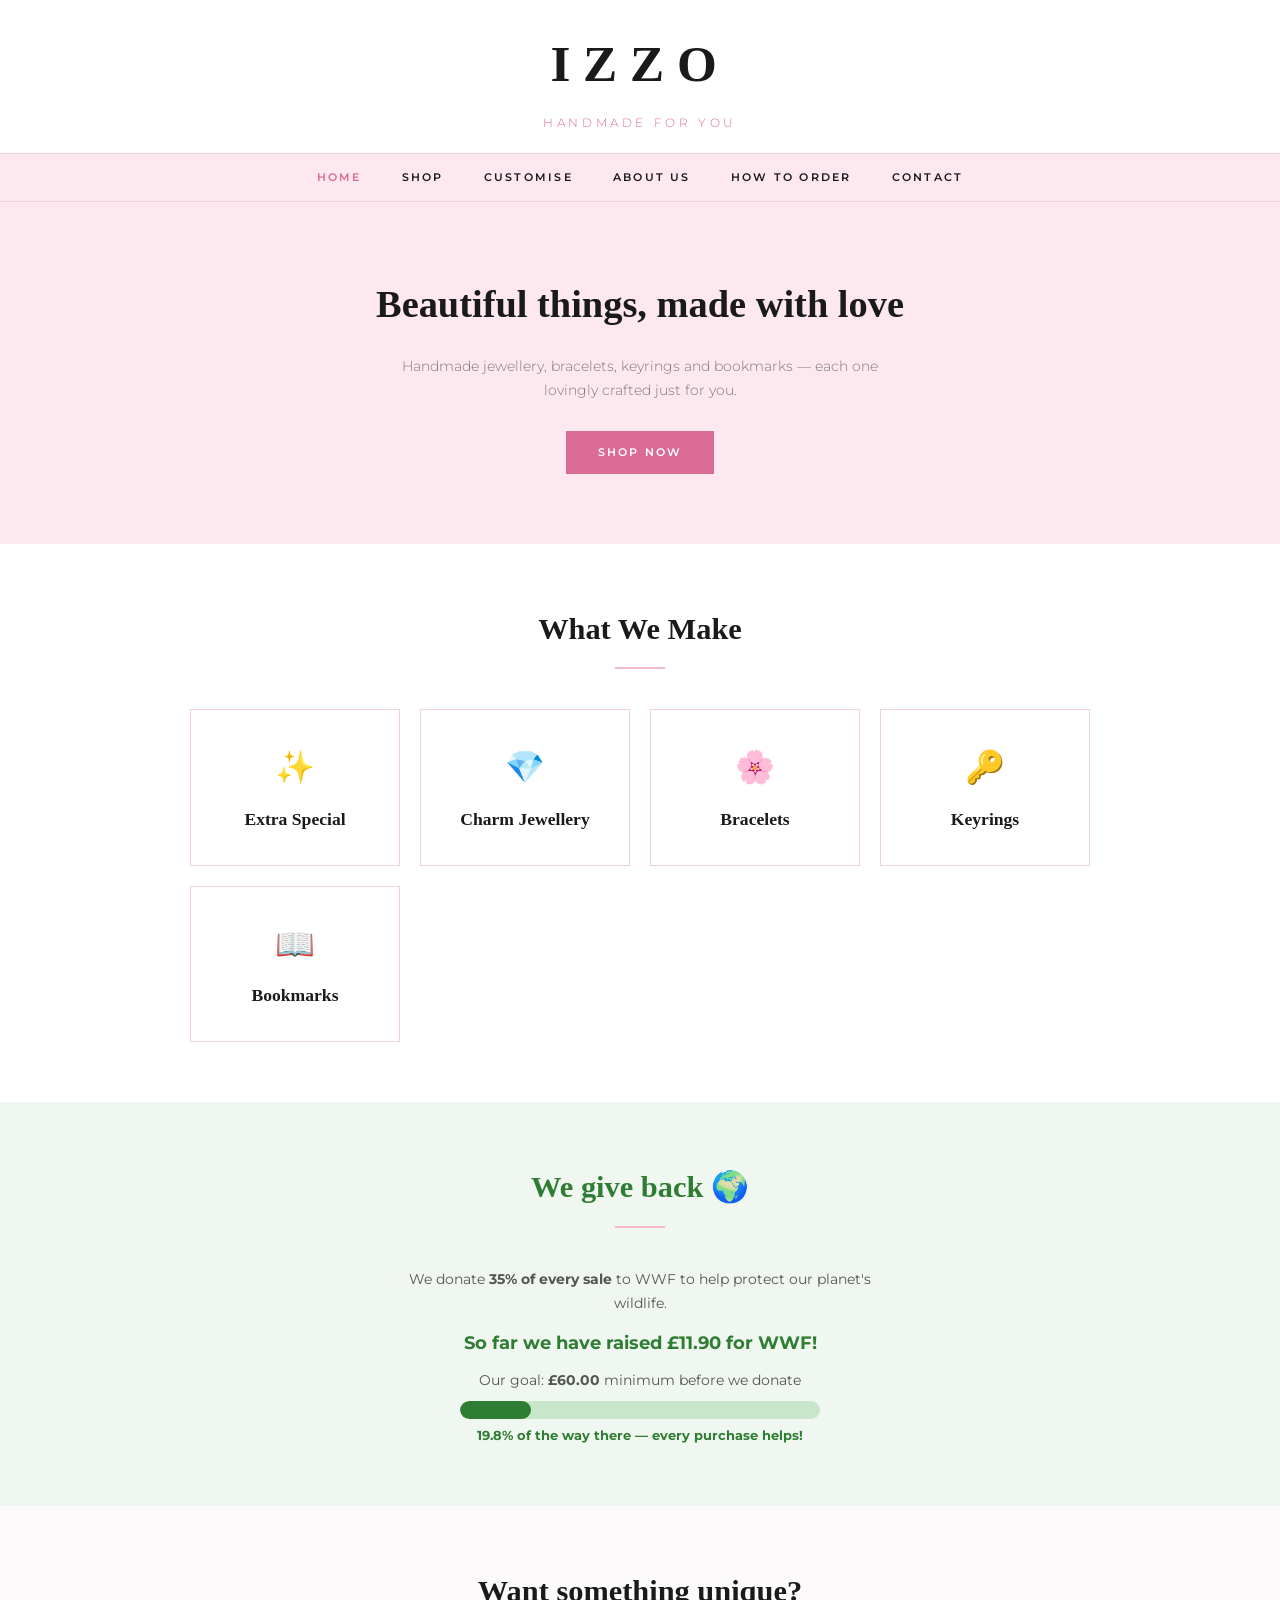
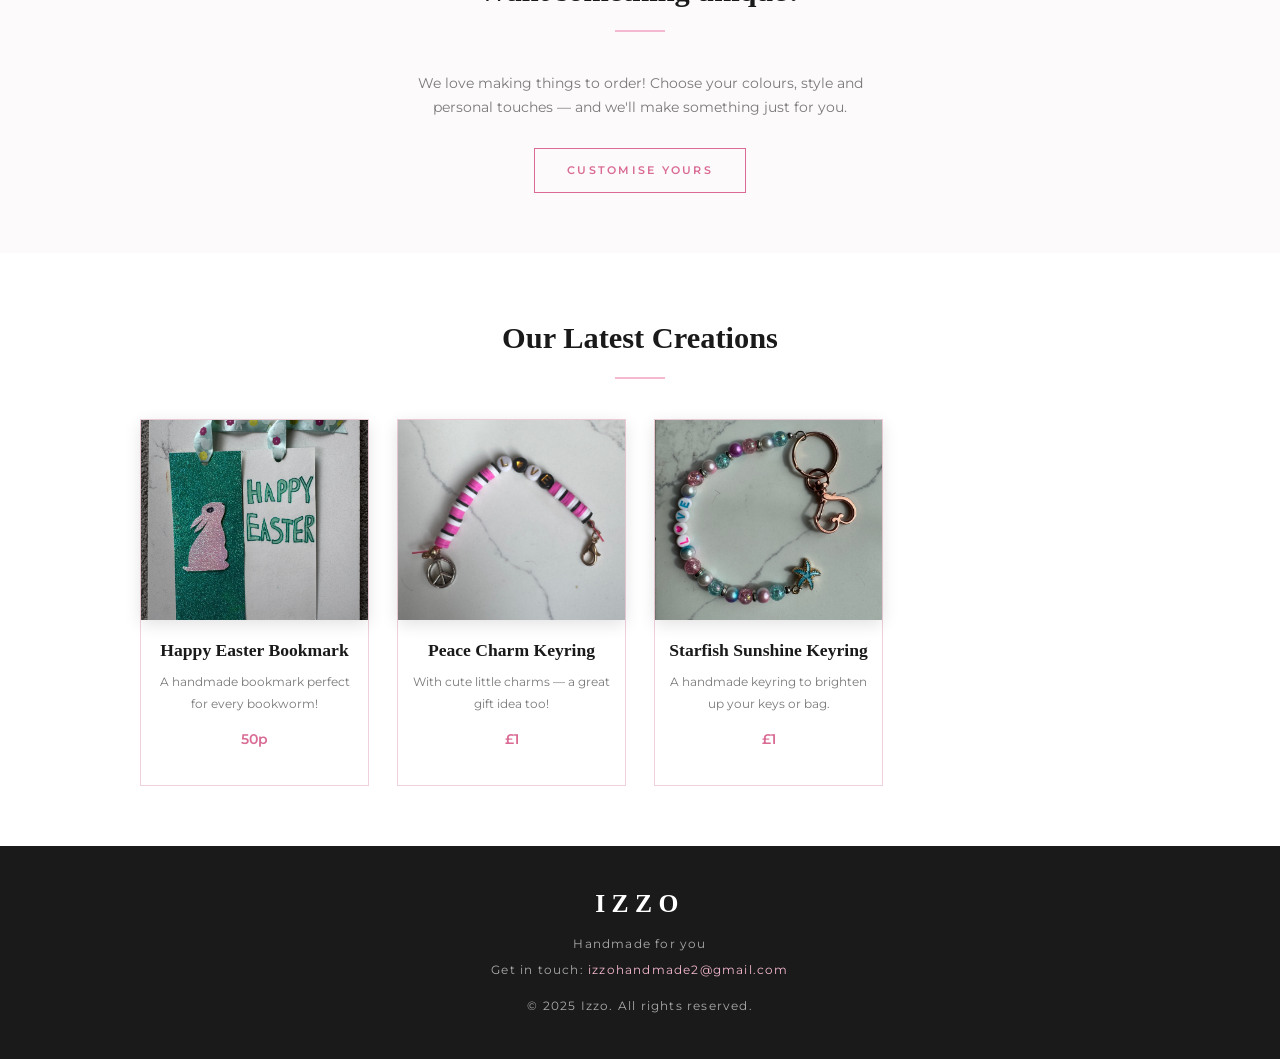
==== commit ace59eb0: "Add Extra Special Items section with Sandy Starfish Choker" ====
--- a/index.html
+++ b/index.html
@@ -38,6 +38,10 @@
     <h2 class="section-title">What We Make</h2>
     <div class="divider"></div>
     <div class="category-grid">
+      <a href="shop.html#special" class="category-card">
+        <div class="icon">✨</div>
+        <h3>Extra Special</h3>
+      </a>
       <a href="shop.html#jewellery" class="category-card">
         <div class="icon">💎</div>
         <h3>Charm Jewellery</h3>
